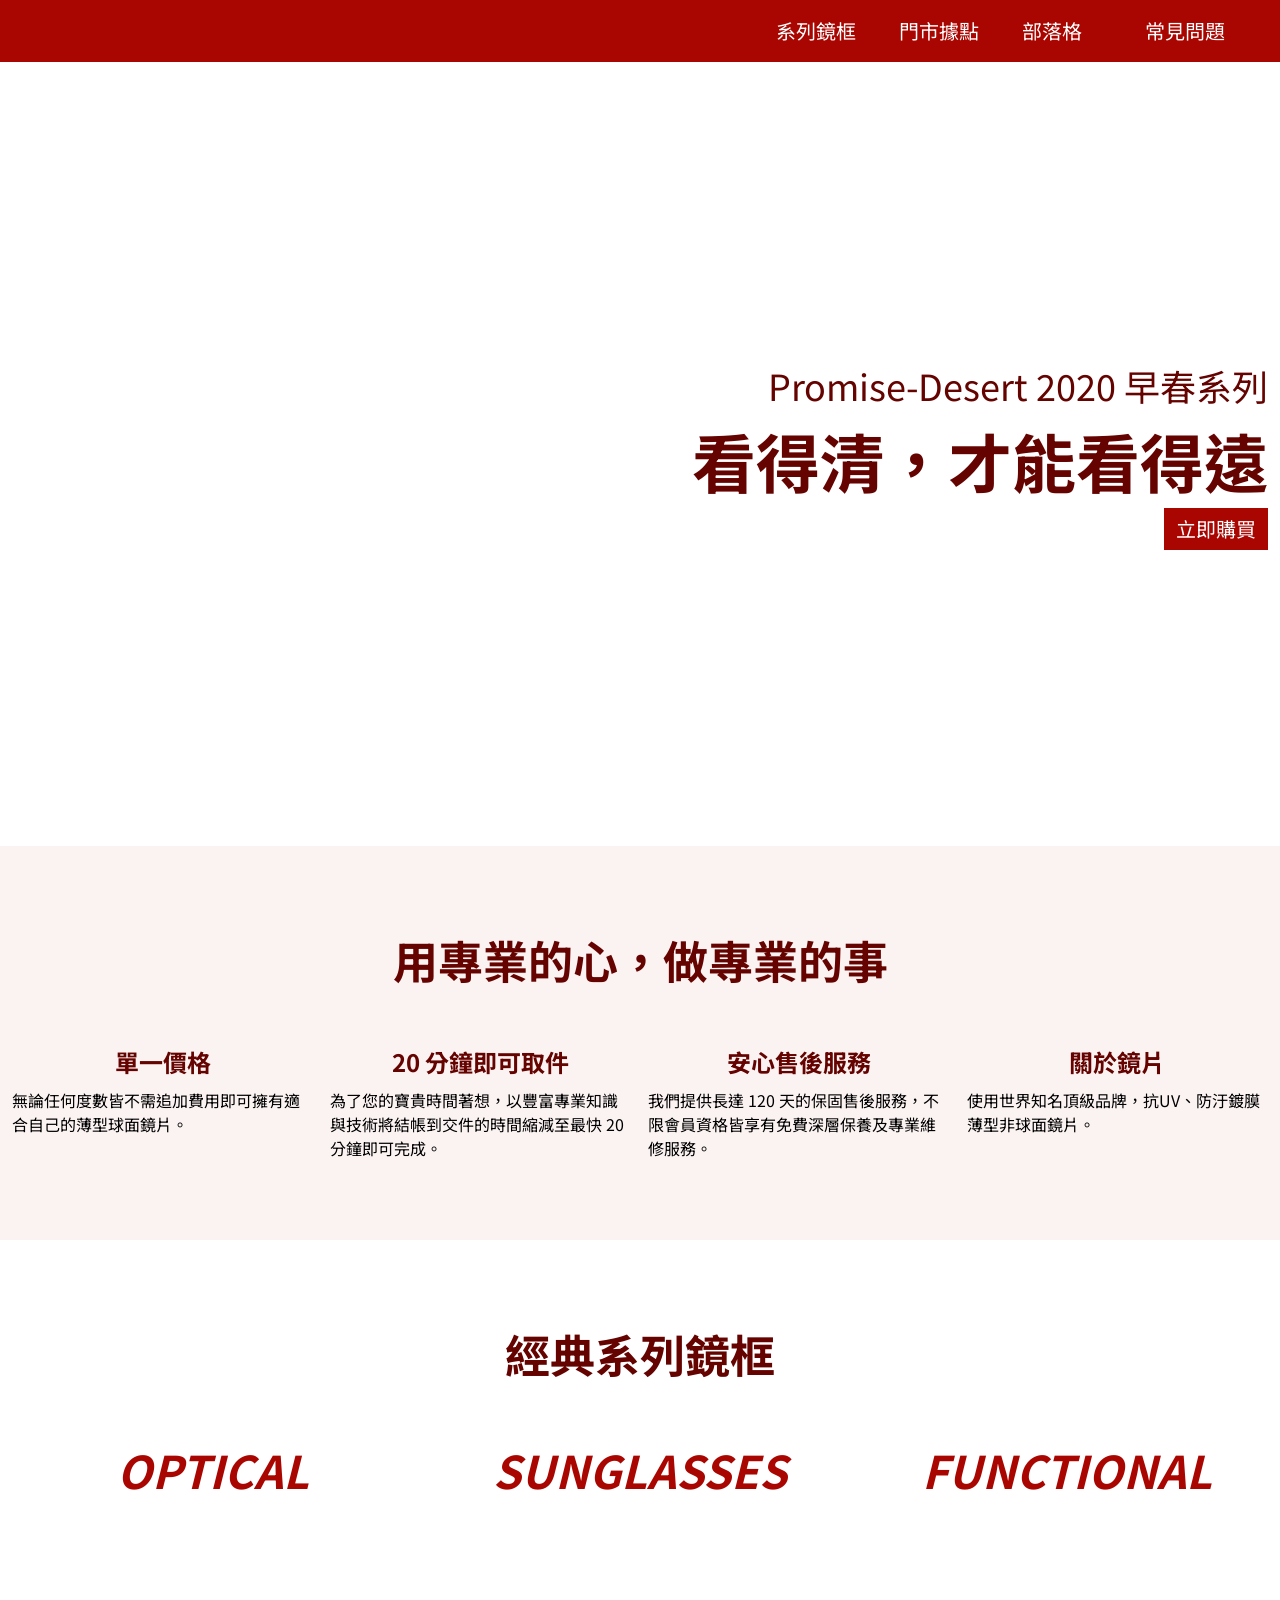
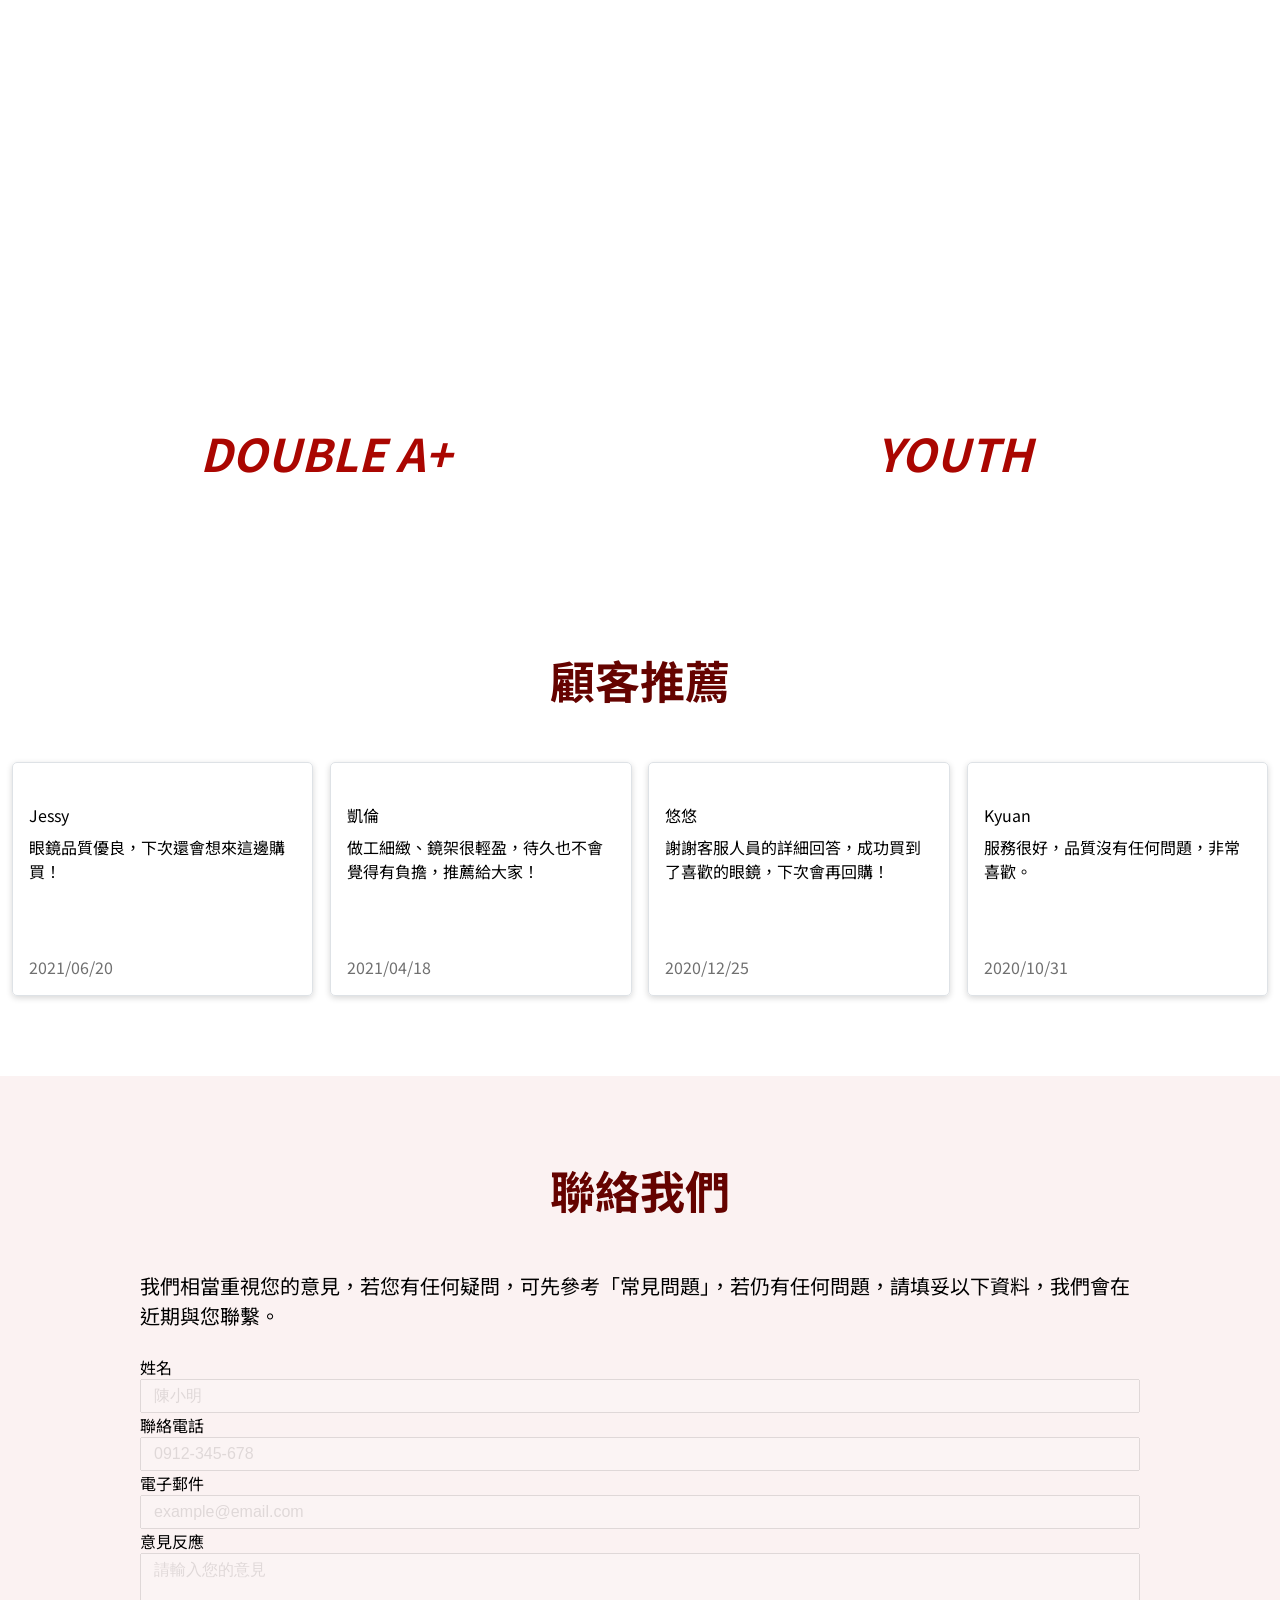
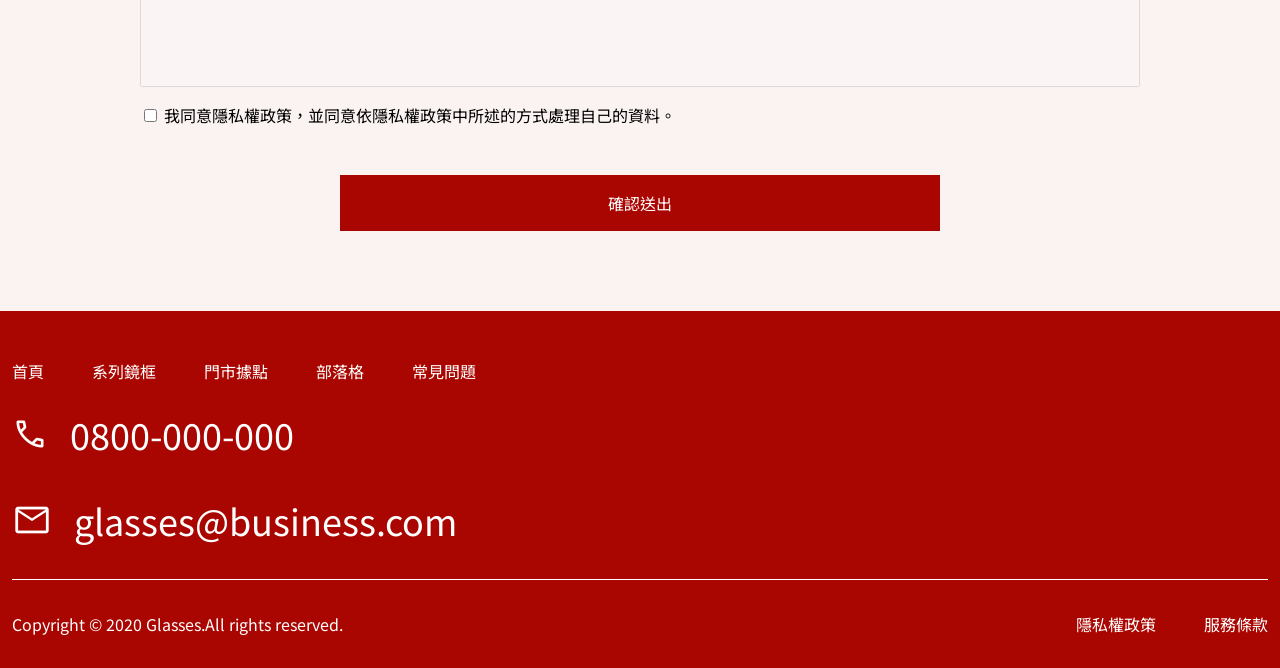
==== index.html @ 430f2a60 "update" ====
<!DOCTYPE html>
<html lang="en">
<head>
    <meta charset="UTF-8">
    <meta name="viewport" content="width=device-width, initial-scale=1.0">
    <title>GlassesOfficialWebsite</title>
    <link rel="preconnect" href="https://fonts.googleapis.com">
    <link rel="preconnect" href="https://fonts.gstatic.com" crossorigin>
    <link href="https://fonts.googleapis.com/css2?family=Noto+Sans+TC&family=Roboto&display=swap" rel="stylesheet">
    <link rel="stylesheet" href="https://fonts.googleapis.com/css2?family=Material+Symbols+Outlined:opsz,wght,FILL,GRAD@48,400,0,0" />
    <link rel="stylesheet" href="reset.css">
    <link rel="stylesheet" href="style.css">
</head>
<body>
    <div class="bg-red">
        <div class="container df jcsb ptb16 plr12 fdc">
            <img class="mw80" src="https://github.com/hexschool/2022-web-layout-training/blob/main/week3-4/logo-white.png?raw=true" alt="">
            <ul class="df fw aic jcsb w492">
                <li class="liw0 w-boreder"><a href="#" class="btn fz20 white">系列鏡框</a></li>
                <li class="liw0 w-boreder"><a href="#" class="btn fz20 white">門市據點</a></li>
                <li class="liw0 w-boreder"><a href="#" class="btn fz20 white">部落格</a></li>
                <li class="liw0 w-boreder"><a href="#" class="btn fz20 white">常見問題</a></li>
            </ul>
        </div>
    </div>

     <div class="bg-img">
        <div class="container ptb296 tar plr12">
            <h3 class="darkred">Promise-Desert 2020 早春系列</h3>
            <h1 class="darkred">看得清，才能看得遠</h1>
            <div class="w104 bg-red tac p-btn mla">
                <a href="#" class="btn white fz20">立即購買</a>
            </div>
        </div>
    </div>

    <div class="bg-pink">
        <div class="container tac ptb80 plr12">
            <h2 class="darkred mb24">用專業的心，做專業的事</h2>
            <ul class="df jcsb fw ">
                <li class="liw1 push">
                    <img class="mw84 mb24" src="https://github.com/hexschool/2022-web-layout-training/blob/main/week3-4/home-section2-1.png?raw=true" alt="">
                    <h4 class="darkred mb8">單一價格</h4>
                    <p class="tal">無論任何度數皆不需追加費用即可擁有適合自己的薄型球面鏡片。</p>
                </li>
                <li class="liw1 push">
                    <img class="mw84 mb24" src="https://github.com/hexschool/2022-web-layout-training/blob/main/week3-4/home-section2-2.png?raw=true" alt="">
                    <h4 class="darkred mb8">20 分鐘即可取件</h4>
                    <p class="tal">為了您的寶貴時間著想，以豐富專業知識與技術將結帳到交件的時間縮減至最快 20 分鐘即可完成。</p>
                </li>
                <li class="liw1">
                    <img class="mw84 mb24" src="https://github.com/hexschool/2022-web-layout-training/blob/main/week3-4/home-section2-3.png?raw=true" alt="">
                    <h4 class="darkred mb8">安心售後服務</h4>
                    <p class="tal">我們提供長達 120 天的保固售後服務，不限會員資格皆享有免費深層保養及專業維修服務。</p>
                </li>
                <li class="liw1">
                    <img class="mw84 mb24" src="https://github.com/hexschool/2022-web-layout-training/blob/main/week3-4/home-sectioin2-4.png?raw=true" alt="">
                    <h4 class="darkred mb8">關於鏡片</h4>
                    <p class="tal">使用世界知名頂級品牌，抗UV、防汙鍍膜薄型非球面鏡片。</p>
                </li>
            </ul>
        </div>
    </div>

    <div class="introduction pt80 tac plr12">
        <h2 class="category  darkred mb24">經典系列鏡框</h2>
        <ul class="df jcsb pb80 fsi fw">
            <li class="liw2 push">
                <a href="#" class="btn tac">
                    <img class="mb8" src="https://github.com/hexschool/2022-web-layout-training/blob/main/week3-4/home-section3-1.png?raw=true" alt="">
                    <h2 class="red enlarge">OPTICAL</h2>
                </a>
            </li>
            <li class="liw2 push">
                <a href="#" class="btn tac">
                    <img class="mb8" src="https://github.com/hexschool/2022-web-layout-training/blob/main/week3-4/home-section3-2.png?raw=true" alt="">
                    <h2 class="red enlarge">SUNGLASSES</h2>
                </a>
            </li>
            <li class="liw2">
                <a href="#" class="btn tac">
                    <img class="mb8" src="https://github.com/hexschool/2022-web-layout-training/blob/main/week3-4/home-section3-3.png?raw=true" alt="">
                    <h2 class="red enlarge">FUNCTIONAL</h2>
                </a>
            </li>
        </ul>
    </div>

   <div class="style">
        <div class="stylew plr12">
            <h2 class="white pt80 pb48 tac">聯名設計鏡框</h2>
            <ul class="df fw jcc pb80 fsi">
                <li class="liw3 push">
                    <!-- <img src="https://github.com/hexschool/2022-web-layout-training/blob/main/week3-4/home-section4-1.png?raw=true" alt=""> -->
                    <h1 class="img1">
                        <a href="#"></a>
                    </h1>
                    <h2 class="bg-white red tac enlarge">DOUBLE A+</h2>
                </li>
                <li class="liw3">
                    <!-- <img src="https://github.com/hexschool/2022-web-layout-training/blob/main/week3-4/home-section4-2.png?raw=true" alt=""> -->
                    <h1 class="img2">
                        <a href="#"></a>
                    </h1>
                    <h2 class="bg-white red tac enlarge">YOUTH</h2>
                </li>
            </ul>
        </div>
    </div>

    <div class="stylew">
        <h2 class="darkred tac pt80 pb48">顧客推薦</h2>
        <ul class="df fw container pb80 plr12 jcsb">
            <li class="liw1 border push">
                <img src="https://github.com/hexschool/2022-web-layout-training/blob/main/week3-4/home-section5-1.png?raw=true" alt="">
                <ul class="p16">
                    <li class="mb8">Jessy</li>
                    <li class="mb72">眼鏡品質優良，下次還會想來這邊購買！</li>
                    <li class="fz14 gray">2021/06/20</li>
                </ul>
            </li>
            <li class="liw1 border push">
                <img src="https://github.com/hexschool/2022-web-layout-training/blob/main/week3-4/home-section5-2.png?raw=true" alt="">
                <ul class="p16">
                    <li class="mb8">凱倫</li>
                    <li class="mb72">做工細緻、鏡架很輕盈，待久也不會覺得有負擔，推薦給大家！</li>
                    <li class="fz14 gray">2021/04/18</li>
                </ul>
            </li>
            <li class="liw1 border">
                <img src="https://github.com/hexschool/2022-web-layout-training/blob/main/week3-4/home-section5-3.png?raw=true" alt="">
                <ul class="p16">
                    <li class="mb8">悠悠</li>
                    <li class="mb72">謝謝客服人員的詳細回答，成功買到了喜歡的眼鏡，下次會再回購！</li>
                    <li class="fz14 gray">2020/12/25</li>
                </ul>
            </li>
            <li class="liw1 border">
                <img src="https://github.com/hexschool/2022-web-layout-training/blob/main/week3-4/home-section5-4.png?raw=true" alt="">
                <ul class="p16">
                    <li class="mb8">Kyuan</li>
                    <li class="mb72">服務很好，品質沒有任何問題，非常喜歡。</li>
                    <li class="fz14 gray">2020/10/31</li>
                </ul>
            </li>
        </ul>
    </div>

    <div class="bg-pink pb80">
        <div class="w-80 pt80 m0atuo plr12">
            <h2 class="darkred tac pb48">聯絡我們</h2>
            <p class="fz20 mb24">我們相當重視您的意見，若您有任何疑問，可先參考「常見問題」，若仍有任何問題，請填妥以下資料，我們會在近期與您聯繫。</p>
            <ul>
                <li>
                    <p>姓名</p>
                    <input class="w-100 p-btn fz16 opacity" placeholder="陳小明">
                </li>
                <li>
                    <p>聯絡電話</p>
                    <input class="w-100 p-btn fz16 opacity" placeholder="0912-345-678">
                </li>
                <li>
                    <p>電子郵件</p>
                    <input class="w-100 p-btn fz16 opacity" placeholder="example@email.com">
                </li>
                <li>
                    <p>意見反應</p>
                    <input class="w-100 opinion fz16 opacity" placeholder="請輸入您的意見">
                </li>
                <li class="agree">
                    <input type="checkbox" value="1" name="agree"> 我同意隱私權政策，並同意依隱私權政策中所述的方式處理自己的資料。
                </li>
            </ul>
            <div class="w-60 m0atuo bg-red btn-enlarge">
                <a href="#" class="btn white tac ptb16 db">確認送出</a>
            </div>
        </div>
    </div>

    <div class="bg-red">
        <div class="container footer plr12">
            <div class="row">
                <div class="df jcsb mb24 fdc aic">
                    <ul class="df aic w-80 fz0">
                        <li><a href="#" class="white btn mr48">首頁</a></li>
                        <li><a href="#" class="white btn mr48">系列鏡框</a></li>
                        <li><a href="#" class="white btn mr48">門市據點</a></li>
                        <li><a href="#" class="white btn mr48">部落格</a></li>
                        <li><a href="#" class="white btn">常見問題</a></li>
                    </ul>
                    <ul class="df aic">
                        <li><a href="#"><img class="mw48 mr32" src="https://github.com/hexschool/2022-web-layout-training/blob/main/week3-4/ic-social-fb.png?raw=true" alt=""></a></li>
                        <li><a href="#"><img class="mw48 mr32" src="https://github.com/hexschool/2022-web-layout-training/blob/main/week3-4/ic_social_ig.png?raw=true" alt=""></a></li>
                        <li><a href="#"><img class="mw48" src="https://github.com/hexschool/2022-web-layout-training/blob/main/week3-4/ic_social_line.png?raw=true" alt=""></a></li>
                    </ul>
                </div>
                <!-- <ul class="mb32"> -->
                <a href="0800-000-00" class="btn mb8 mb32 df aic">
                        <!-- <li class="df aic"> -->
                        <span class="fz36 white mr22 material-symbols-outlined">call</span>
                        <h3 class="white vmn">0800-000-000</h3>
                        <!-- </li> -->
                </a>
            </div>
            <a href="glasses@business.com" class="btn df aic">
                    <!-- <li class="df aic"> -->
                    <span class="fz40 white mr22 material-symbols-outlined">mail</span>
                    <h3 class="white vmn">glasses@business.com</h3>
                    <!-- </li> -->
            </a>
            <!-- </ul> -->
            <div class="df jcsb fz14 mt32 t-border fdc">
                <p class="white mt32">Copyright © 2020 Glasses.All rights reserved.</p>
                <div class="df mt32 fdc">
                    <a href="#" class="btn mr48 white">隱私權政策</a>
                    <a href="#" class="btn white">服務條款</a>
                </div>
            </div>
        </div>
    </div> 
</body>
</html>
---- style.css ----
*,*:before,*:after{
    box-sizing: border-box;
}
body{
    font-family: 'Noto Sans TC', 'Roboto';
    line-height: 1.5;
}
img{
    vertical-align: middle;
    max-width: 100%;
    height: auto;
}
h1{
    font-size: 64px;
    font-weight: bold;
}
h2{
    font-size: 5vmin;
    font-weight: bolder;
}
h3{
    font-size: 36px;
}
h4{
    font-weight: bold;
    font-size: 24px;
}
.fsi{
    font-style: italic;
}
.white{
    color: #fff;
}
.pink{
    color: #fbf2f2;
}
.red{
    color: #aa0601;
}
.darkred{
    color: #650300;
}
.gray{
    color: #707070;
}
.bg-white{
    background: #ffffff;
}
.bg-red{
    background: #aa0601;
}
.bg-pink{
    background: #fbf2f2;
}
.df{
    display: flex;
}
.db{
    display: block;
}
.fw{
    flex-wrap: wrap;
}
.jce{
    justify-content: end;
}
.jcc{
    justify-content: center;
}
.jcsb{
    justify-content: space-between;
}
.aic{
    align-items: center;
}
.tac{
    text-align: center;
}
.tar{
    text-align: right;
}
.tal{
    text-align: left;
}
.btn{
    text-decoration: none;
}
.fwb{
    font-weight: bold;
}
.plr12{
    padding-left: 12px;
    padding-right: 12px;
}

/*header*/
.container{
    max-width: 1296px;
    margin: 0 auto;
}
.mw80{
    max-width: 80px;
}
.w492{
    width: 492px;
}
.fz20{
    font-size: 20px;
}
.ptb16{
    padding-top: 16px;
    padding-bottom: 16px;
}
.liw0{
    width: 25%;
}

/*banner*/
.bg-img{
    background-image: url(https://github.com/hexschool/2022-web-layout-training/blob/main/week3-4/home-header.png?raw=true);
    background-size:cover;
}
.ptb296{
    padding-top: 296px;
    padding-bottom: 296px;
}
.w104{
    width: 104px;
}
.mla{
    margin-left: auto;
}
.p-btn{
    padding: 6px 12px;
}

/*introduction*/
.mw84{
    max-width: 84px;
}
.liw1{
    width: 24%;
}
.mr24{
    margin-right: 24px;
}
.mb8{
    margin-bottom: 8px;
}
.mb24{
    margin-bottom: 24px;
}
.ptb80{
    padding-top: 80px;
    padding-bottom: 80px;
}
.introduction{
    max-width: 1296px;
    margin: 0 auto;
}

/*category*/
.w-60{
    width: 60%;
}
.pt80{
    padding-top: 80px;
}
.pb80{
    padding-bottom: 80px;
}

/*style*/
.style{
    background-image: url(https://github.com/hexschool/2022-web-layout-training/blob/main/week3-4/index-bg.png?raw=true);
    background-size:cover;
}
.pb48{
    padding-bottom: 48px;
}
.stylew{
    max-width: 1296px;
    margin: 0 auto;
}
.liw3{
    width: 50%;
}
.img1 a{
    display:block;
    width: 100%;
    height: 240px;
    background: url(https://github.com/hexschool/2022-web-layout-training/blob/main/week3-4/home-section4-1.png?raw=true);
    background-size:cover;
}
.img2 a{
    display:block;
    width: 100%;
    height: 240px;
    background: url(https://github.com/hexschool/2022-web-layout-training/blob/main/week3-4/home-section4-2.png?raw=true);
    background-size:cover;
}

/*recommend*/
.fz14{
    font-family: 14px;
}
.mb72{
    margin-bottom: 72px;
}
.p16{
    padding: 16px;
}
.border{
    border: 1px solid #DEE2E6;
    box-shadow: 0px 2px 6px #00000029;
    border-radius: 5px;
}

/*contact*/
.w-80{
    width: 80%;
}
.w-100{
    width: 100%;
}
.liw2{
    width: 32%;
}
.m0atuo{
    margin: 0 auto;
}
.opacity{
    opacity: 0.2;
}
.fz16{
    font-size: 16px;
}
.opinion{
    padding-top: 6px;
    padding-left: 12px;
    padding-right: 12px;
    padding-bottom: 106px;
}
.agree{
    padding-top: 16px;
    padding-bottom: 48px;
}

/*footer*/
.mr22{
    margin-right: 22px;
}
.mt32{
    margin-top: 32px;
}
.mr32{
    margin-right: 32px;
}
.mb32{
    margin-bottom: 32px;
}
.mr48{
    margin-right: 48px;
}
.fz36{
    font-size: 36px;
}
.fz40{
    font-size: 40px;
}
.mw48{
    max-width: 48px;
}
.t-border{
    border-top: 1px solid #ffffff;
}
.footer{
    padding-top: 48px;
    padding-bottom: 32px;
}

@media(max-width: 768px) {
    .container{
        max-width: 768px;
    }
    .bg-img{
        background-image: url(https://github.com/hexschool/2022-web-layout-training/blob/main/week3-4/home-header-sm.png?raw=true);
    }
    .liw1{
        width: 48%;
    }
    .introduction{
        max-width: 416px;
    }
    .liw2{
        width: 100%;
    }
    .style{
        background-image: url(https://github.com/hexschool/2022-web-layout-training/blob/main/week3-4/index-bg-md.png?raw=true);
    }
    .liw3{
        width: 100%;
    }
    .stylew{
        max-width: 696px;
    }
    .mr32{
        margin-right: 16px;
    }
    .mr48{
        margin-right: 16px;
    }
    .push{
        margin-bottom: 24px;
    }
    h2{
        font-size: 48px;
    }
    h3{
        font-size: 5vmin;
    }
    
}
@media(max-width: 375px) {
    .container{
        max-width: 375px;
    }
    h1{
        font-size: 24px;
    }
    h2{
        font-size: 24px;
    }
    h3, .fz14{
        font-size: 5vmin;
    }
    .w492{
        margin-top: 16px;
        width: 100%;
        text-align: center;
    }
    .fdc{
        flex-direction: column;
    }
    .wrap{
        flex-wrap: wrap;
    }
    .w-boreder{
        border: 1px solid #ffffff;
    }
    .liw0{
        width: 50%;
    }
    .liw1{
        width: 100%;
    }
    .introduction{
        max-width: 348px;
        margin: 0 auto;
    }
    .style{
        background-image: url(https://github.com/hexschool/2022-web-layout-training/blob/main/week3-4/index-bg-sm.png?raw=true);
    }
    .img1 a{
        background: url(https://github.com/hexschool/2022-web-layout-training/blob/main/week3-4/home-section4-1-sm.png?raw=true);
    }
    .img2 a{
        background: url(https://github.com/hexschool/2022-web-layout-training/blob/main/week3-4/home-section4-2-sm.png?raw=true);
    }
    .mr32{
        margin-right: 8px;
    }
    .enlarge{
        font-size: 10vmin;
    }
    .w-60{
        width: 100%;
    }
    .mw48{
        max-width: 24px;
    }
    .fz0{
        font-size: 0px;
    }
    .row{
        display: flex;
        flex-direction: row-reverse;
        justify-content: space-between;
    }
    .mb32{
        margin-bottom: 0px;
    }
    .mb24{
        margin-bottom: 8px;
    }
}
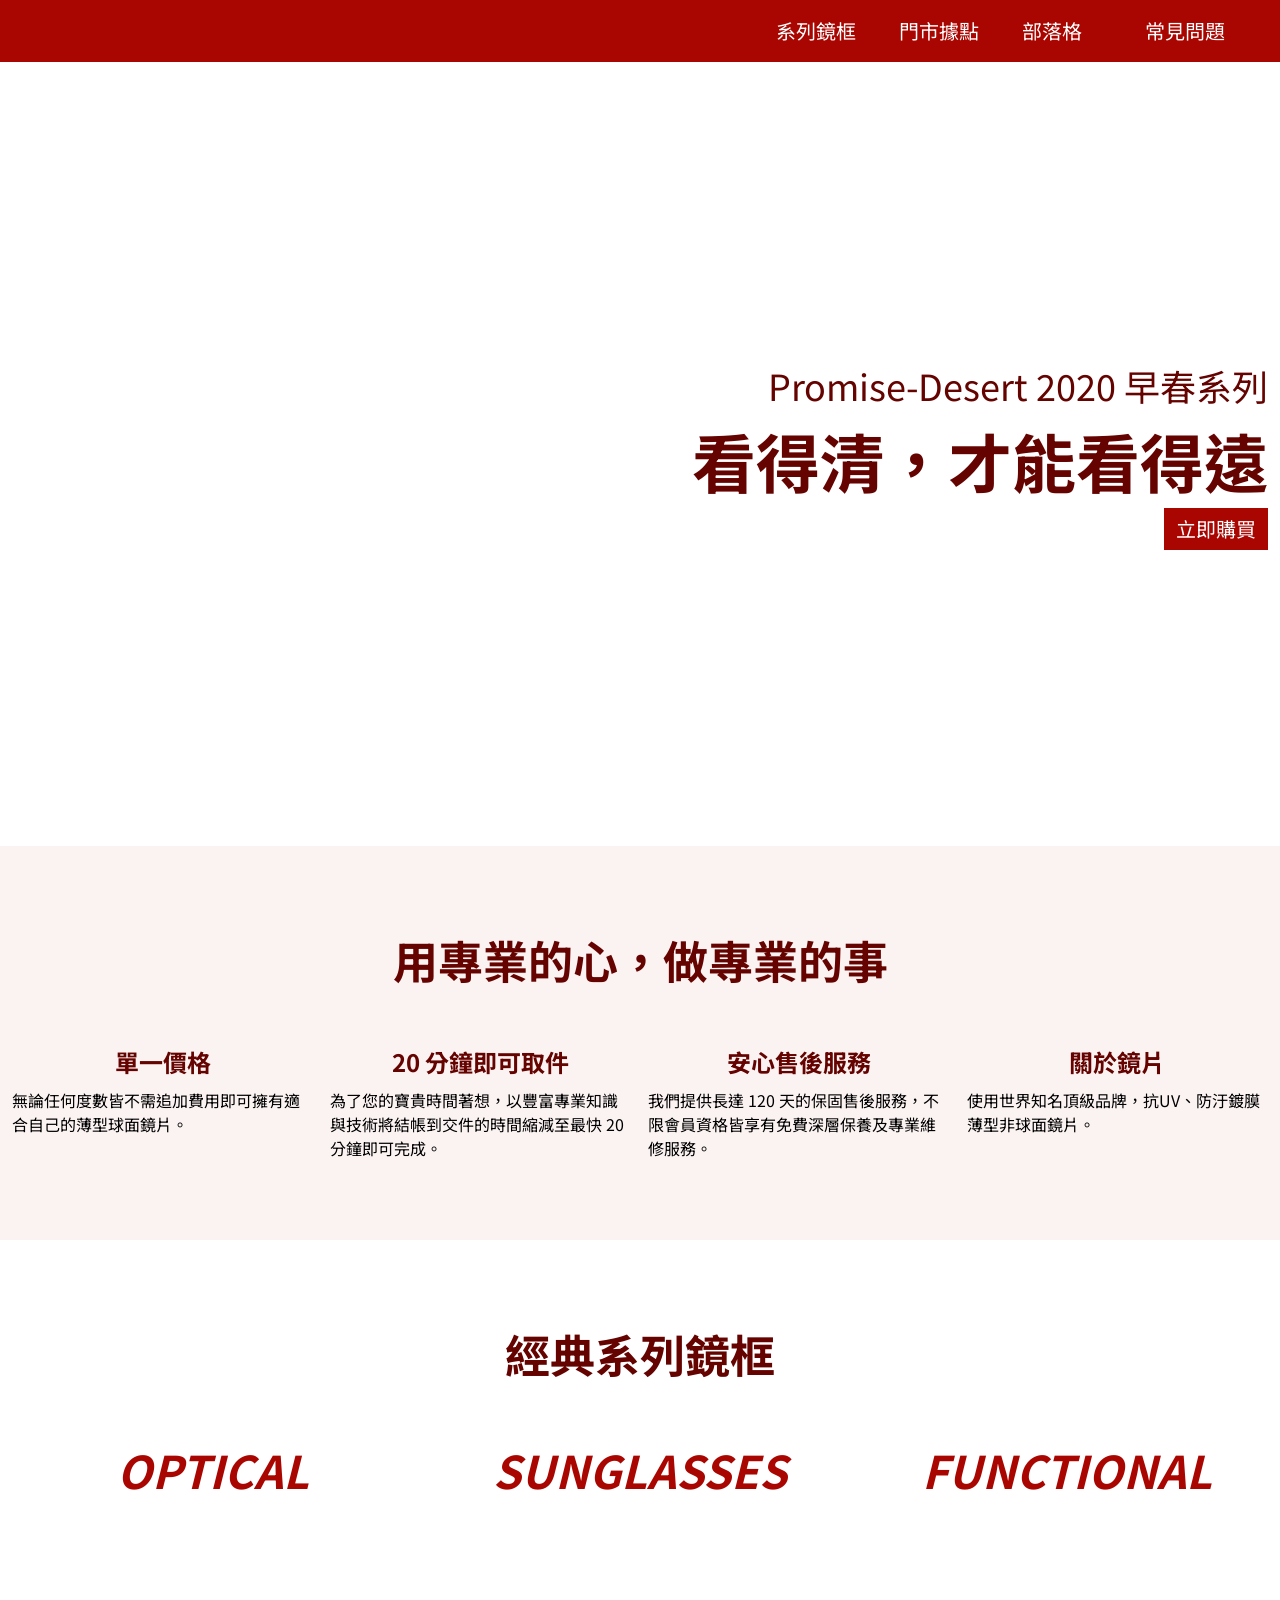
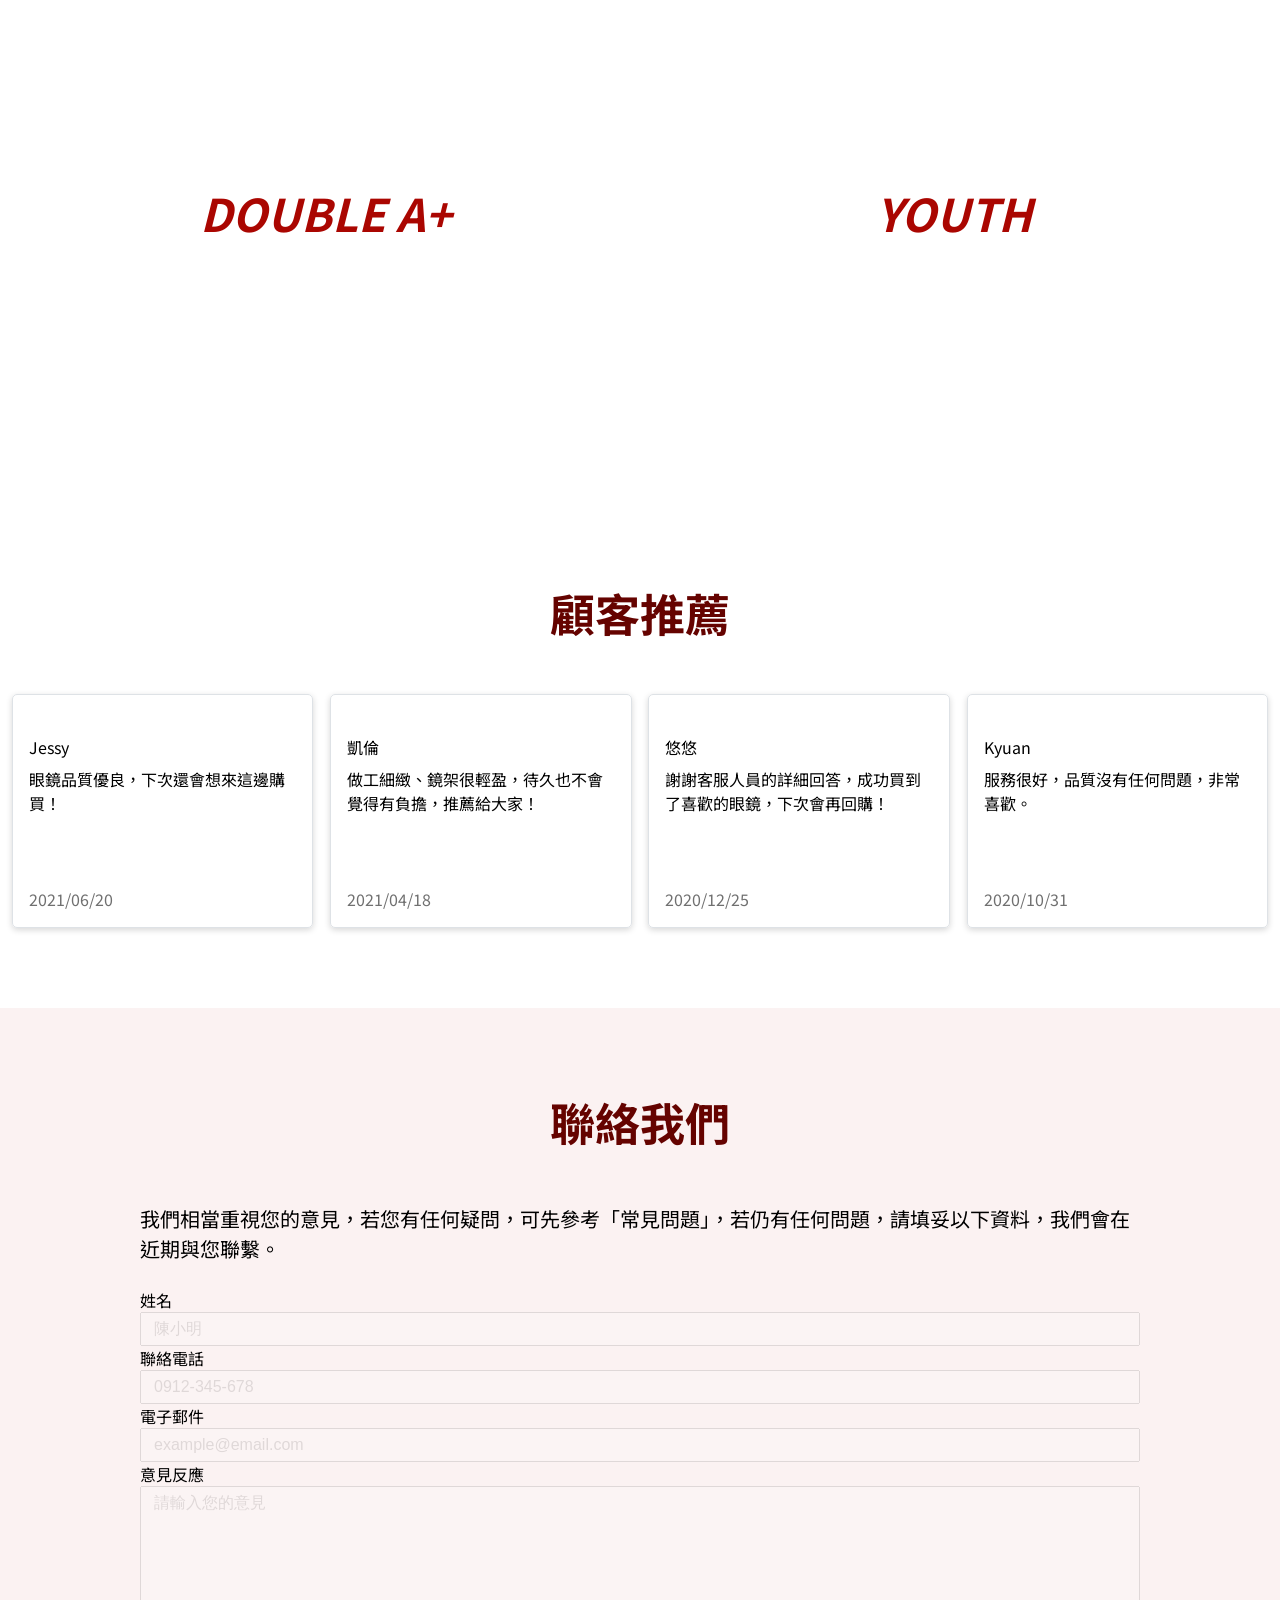
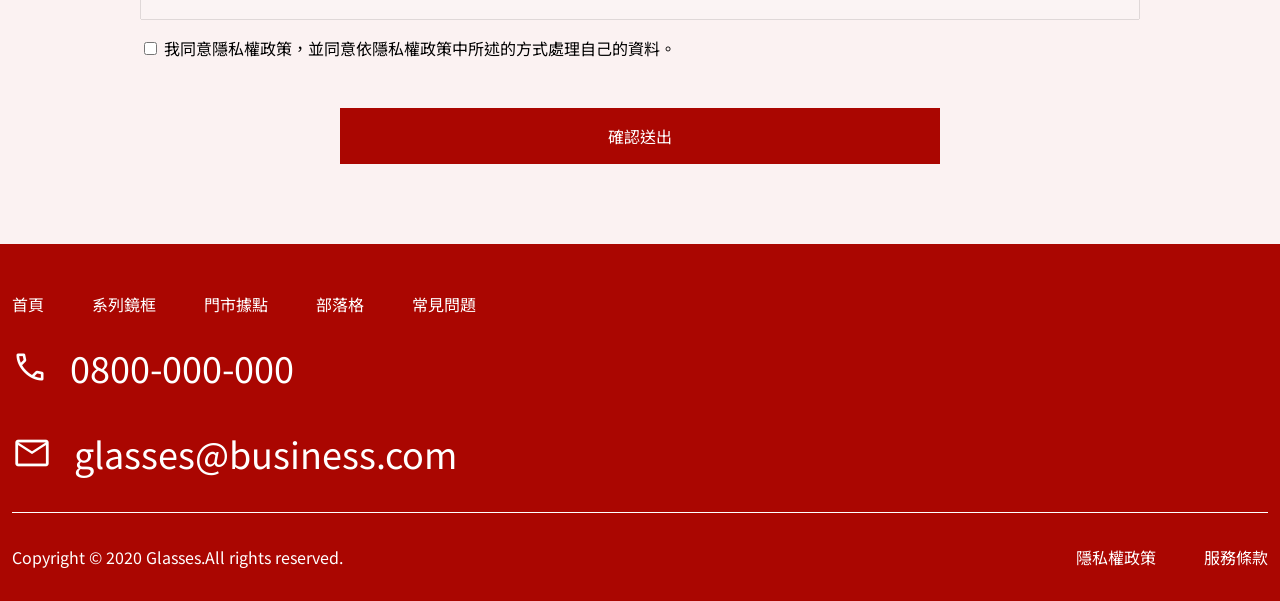
==== commit f8c0758d: "update" ====
--- a/index.html
+++ b/index.html
@@ -90,18 +90,14 @@
         <div class="stylew plr12">
             <h2 class="white pt80 pb48 tac">聯名設計鏡框</h2>
             <ul class="df fw jcc pb80 fsi">
-                <li class="liw3 push">
+                <li class="liw3 push img1">
                     <!-- <img src="https://github.com/hexschool/2022-web-layout-training/blob/main/week3-4/home-section4-1.png?raw=true" alt=""> -->
-                    <h1 class="img1">
-                        <a href="#"></a>
-                    </h1>
+                    <a href="#"></a>
                     <h2 class="bg-white red tac enlarge">DOUBLE A+</h2>
                 </li>
-                <li class="liw3">
+                <li class="liw3 img2">
                     <!-- <img src="https://github.com/hexschool/2022-web-layout-training/blob/main/week3-4/home-section4-2.png?raw=true" alt=""> -->
-                    <h1 class="img2">
-                        <a href="#"></a>
-                    </h1>
+                    <a href="#"></a>
                     <h2 class="bg-white red tac enlarge">YOUTH</h2>
                 </li>
             </ul>
--- a/style.css
+++ b/style.css
@@ -185,18 +185,16 @@
 .liw3{
     width: 50%;
 }
-.img1 a{
-    display:block;
-    width: 100%;
+.img1{
+    width: 50%;
     height: 240px;
-    background: url(https://github.com/hexschool/2022-web-layout-training/blob/main/week3-4/home-section4-1.png?raw=true);
+    background-image: url(https://github.com/hexschool/2022-web-layout-training/blob/main/week3-4/home-section4-1.png?raw=true);
     background-size:cover;
 }
-.img2 a{
-    display:block;
-    width: 100%;
+.img2{
+    width: 50%;
     height: 240px;
-    background: url(https://github.com/hexschool/2022-web-layout-training/blob/main/week3-4/home-section4-2.png?raw=true);
+    background-image: url(https://github.com/hexschool/2022-web-layout-training/blob/main/week3-4/home-section4-2.png?raw=true);
     background-size:cover;
 }
 
@@ -361,11 +359,11 @@
     .style{
         background-image: url(https://github.com/hexschool/2022-web-layout-training/blob/main/week3-4/index-bg-sm.png?raw=true);
     }
-    .img1 a{
-        background: url(https://github.com/hexschool/2022-web-layout-training/blob/main/week3-4/home-section4-1-sm.png?raw=true);
+    .img1{
+        background-image: url(https://github.com/hexschool/2022-web-layout-training/blob/main/week3-4/home-section4-1-sm.png?raw=true);
     }
     .img2 a{
-        background: url(https://github.com/hexschool/2022-web-layout-training/blob/main/week3-4/home-section4-2-sm.png?raw=true);
+        background-image: url(https://github.com/hexschool/2022-web-layout-training/blob/main/week3-4/home-section4-2-sm.png?raw=true);
     }
     .mr32{
         margin-right: 8px;
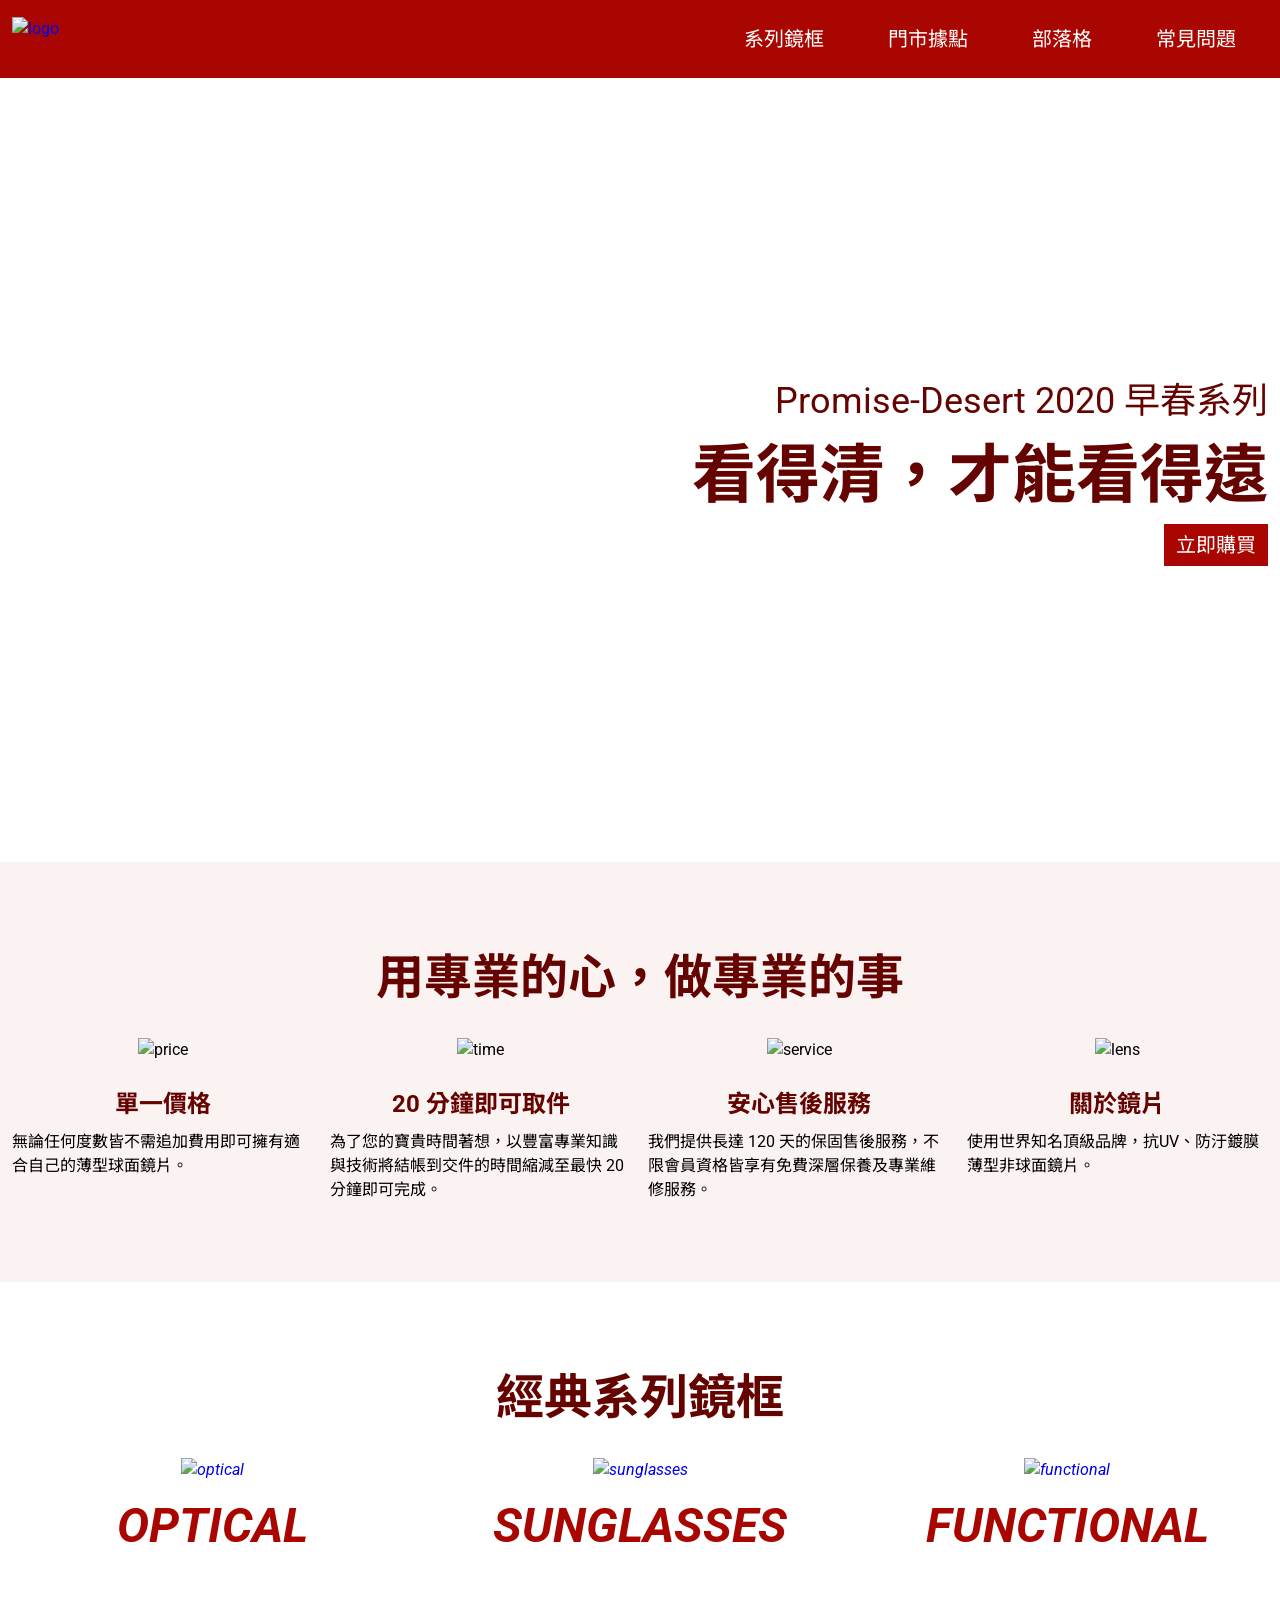
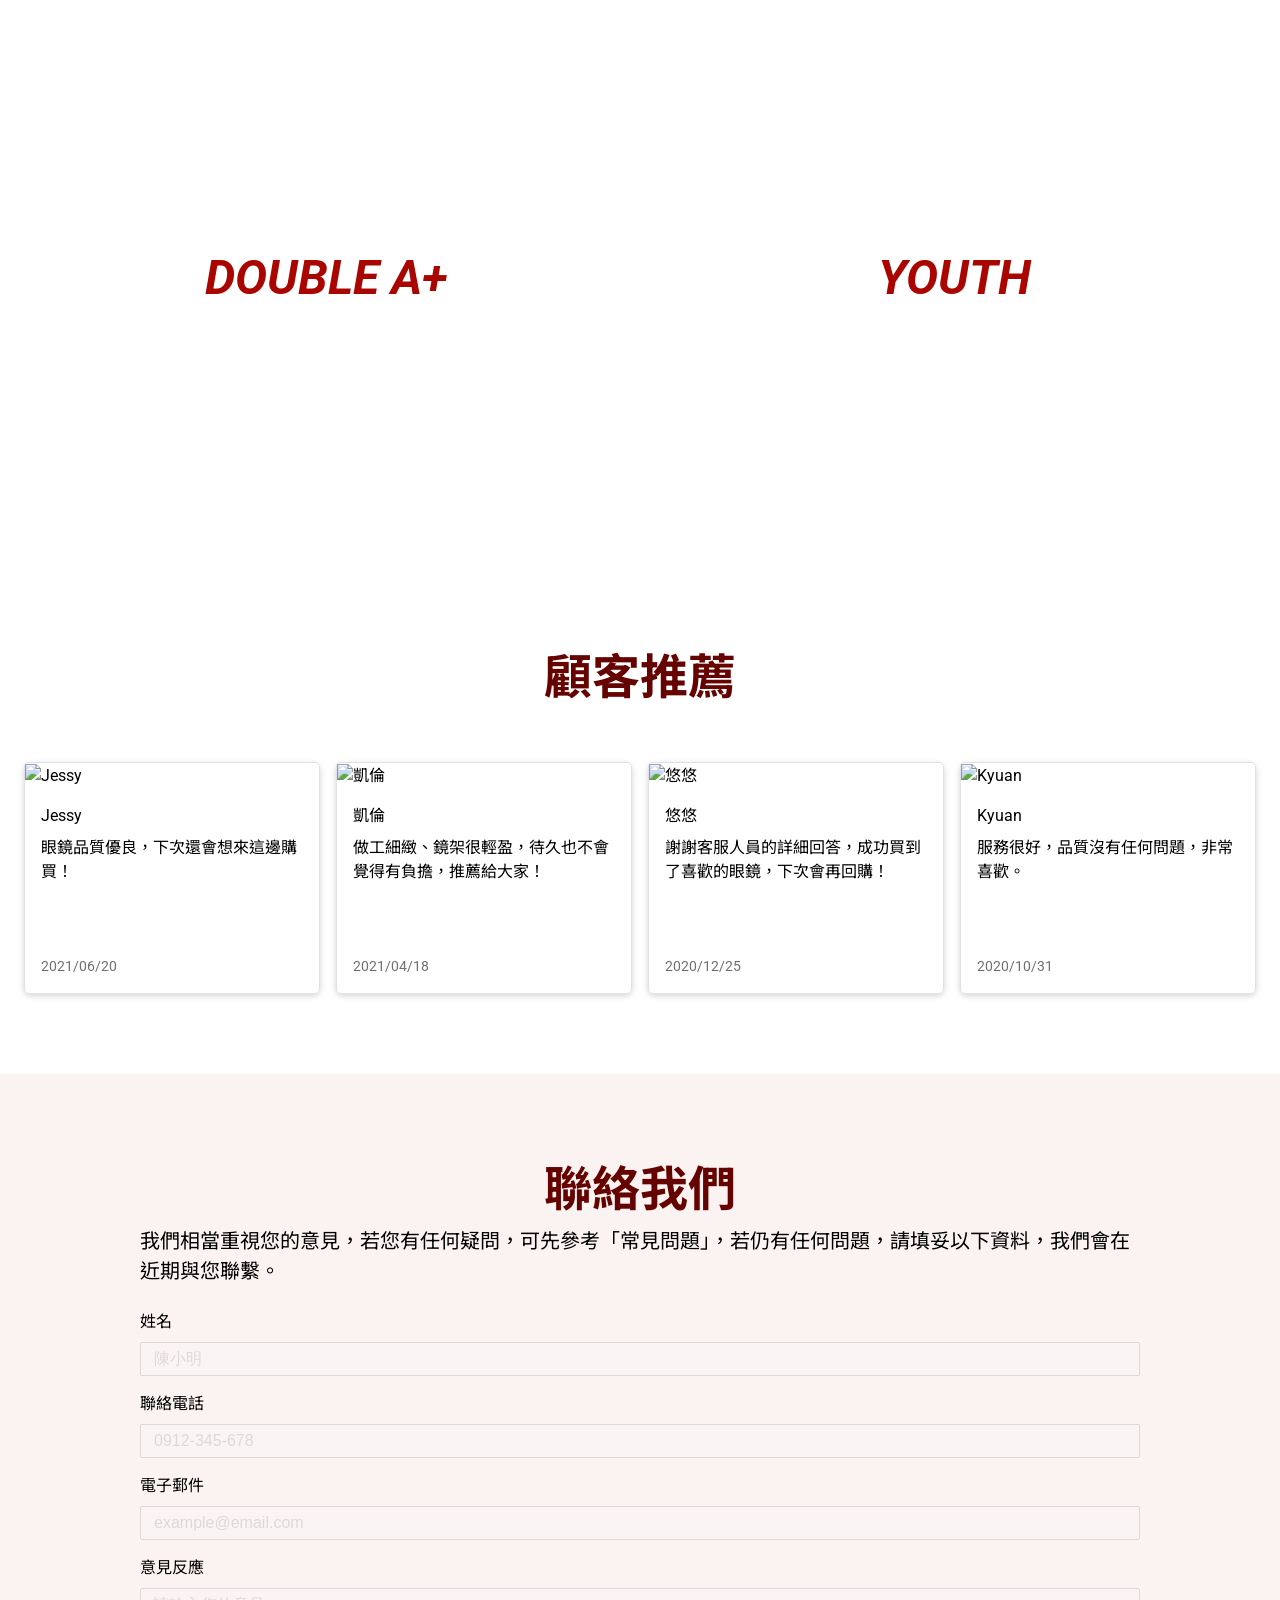
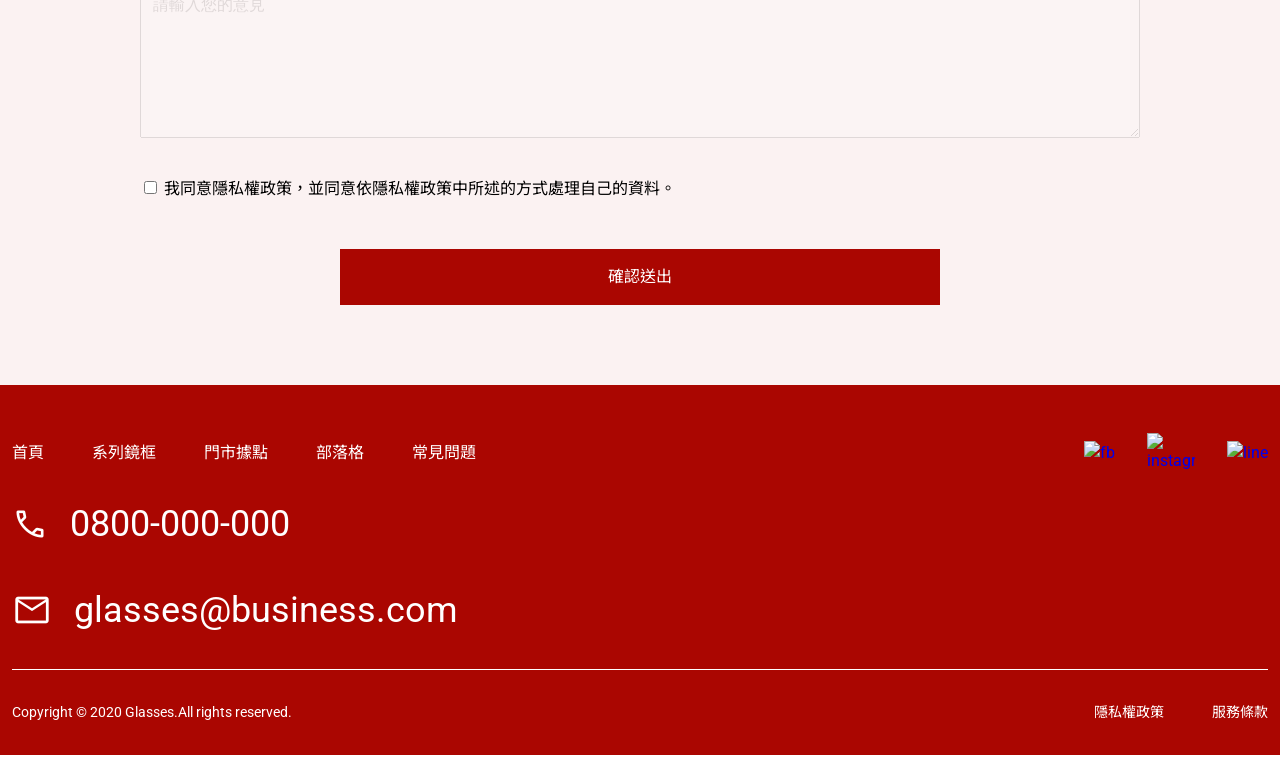
==== commit 37f252dc: "update" ====
--- a/index.html
+++ b/index.html
@@ -12,163 +12,164 @@
     <link rel="stylesheet" href="style.css">
 </head>
 <body>
-    <div class="bg-red">
-        <div class="container df jcsb ptb16 plr12 fdc">
-            <img class="mw80" src="https://github.com/hexschool/2022-web-layout-training/blob/main/week3-4/logo-white.png?raw=true" alt="">
-            <ul class="df fw aic jcsb w492">
-                <li class="liw0 w-boreder"><a href="#" class="btn fz20 white">系列鏡框</a></li>
-                <li class="liw0 w-boreder"><a href="#" class="btn fz20 white">門市據點</a></li>
-                <li class="liw0 w-boreder"><a href="#" class="btn fz20 white">部落格</a></li>
-                <li class="liw0 w-boreder"><a href="#" class="btn fz20 white">常見問題</a></li>
-            </ul>
-        </div>
-    </div>
-
-     <div class="bg-img">
-        <div class="container ptb296 tar plr12">
-            <h3 class="darkred">Promise-Desert 2020 早春系列</h3>
-            <h1 class="darkred">看得清，才能看得遠</h1>
+    <div class="bg-red navbar">
+        <div class="container navbar-wrap">
+            <a class="navbar-logo" href="#">
+                <img src="https://github.com/hexschool/2022-web-layout-training/blob/main/week3-4/logo-white.png?raw=true" alt="logo">
+            </a>
+            <ul class="navbar-nav">
+                <li class="navbar-item"><a href="#" class="navbar-link">系列鏡框</a></li>
+                <li class="navbar-item"><a href="#" class="navbar-link">門市據點</a></li>
+                <li class="navbar-item"><a href="#" class="navbar-link">部落格</a></li>
+                <li class="navbar-item"><a href="#" class="navbar-link">常見問題</a></li>
+            </ul>
+        </div>
+    </div>
+
+    <div class="bg-img">
+        <div class="container ptb296 tar">
+            <h3 class="fz36 darkred">Promise-Desert 2020 早春系列</h3>
+            <h1 class="fz64 fw-bold darkred">看得清，才能看得遠</h1>
             <div class="w104 bg-red tac p-btn mla">
-                <a href="#" class="btn white fz20">立即購買</a>
+                <a href="#" class="white fz20">立即購買</a>
             </div>
         </div>
     </div>
 
     <div class="bg-pink">
-        <div class="container tac ptb80 plr12">
-            <h2 class="darkred mb24">用專業的心，做專業的事</h2>
+        <div class="container tac ptb80">
+            <h2 class="fz48 fw-bold darkred mb24">用專業的心，做專業的事</h2>
             <ul class="df jcsb fw ">
                 <li class="liw1 push">
-                    <img class="mw84 mb24" src="https://github.com/hexschool/2022-web-layout-training/blob/main/week3-4/home-section2-1.png?raw=true" alt="">
-                    <h4 class="darkred mb8">單一價格</h4>
+                    <img class="mw84 mb24" src="https://github.com/hexschool/2022-web-layout-training/blob/main/week3-4/home-section2-1.png?raw=true" alt="price">
+                    <h4 class="fz24 fw-bold darkred mb8">單一價格</h4>
                     <p class="tal">無論任何度數皆不需追加費用即可擁有適合自己的薄型球面鏡片。</p>
                 </li>
                 <li class="liw1 push">
-                    <img class="mw84 mb24" src="https://github.com/hexschool/2022-web-layout-training/blob/main/week3-4/home-section2-2.png?raw=true" alt="">
-                    <h4 class="darkred mb8">20 分鐘即可取件</h4>
+                    <img class="mw84 mb24" src="https://github.com/hexschool/2022-web-layout-training/blob/main/week3-4/home-section2-2.png?raw=true" alt="time">
+                    <h4 class="fz24 fw-bold darkred mb8">20 分鐘即可取件</h4>
                     <p class="tal">為了您的寶貴時間著想，以豐富專業知識與技術將結帳到交件的時間縮減至最快 20 分鐘即可完成。</p>
                 </li>
                 <li class="liw1">
-                    <img class="mw84 mb24" src="https://github.com/hexschool/2022-web-layout-training/blob/main/week3-4/home-section2-3.png?raw=true" alt="">
-                    <h4 class="darkred mb8">安心售後服務</h4>
+                    <img class="mw84 mb24" src="https://github.com/hexschool/2022-web-layout-training/blob/main/week3-4/home-section2-3.png?raw=true" alt="service">
+                    <h4 class="fz24 fw-bold darkred mb8">安心售後服務</h4>
                     <p class="tal">我們提供長達 120 天的保固售後服務，不限會員資格皆享有免費深層保養及專業維修服務。</p>
                 </li>
                 <li class="liw1">
-                    <img class="mw84 mb24" src="https://github.com/hexschool/2022-web-layout-training/blob/main/week3-4/home-sectioin2-4.png?raw=true" alt="">
-                    <h4 class="darkred mb8">關於鏡片</h4>
+                    <img class="mw84 mb24" src="https://github.com/hexschool/2022-web-layout-training/blob/main/week3-4/home-sectioin2-4.png?raw=true" alt="lens">
+                    <h4 class="fz24 fw-bold darkred mb8">關於鏡片</h4>
                     <p class="tal">使用世界知名頂級品牌，抗UV、防汙鍍膜薄型非球面鏡片。</p>
                 </li>
             </ul>
         </div>
     </div>
 
-    <div class="introduction pt80 tac plr12">
-        <h2 class="category  darkred mb24">經典系列鏡框</h2>
-        <ul class="df jcsb pb80 fsi fw">
+    <div class="introduction pt80 tac">
+        <h2 class="fz48 fw-bold category  darkred mb24">經典系列鏡框</h2>
+        <ul class="df jcsb pb80 fs-italic fw">
             <li class="liw2 push">
-                <a href="#" class="btn tac">
-                    <img class="mb8" src="https://github.com/hexschool/2022-web-layout-training/blob/main/week3-4/home-section3-1.png?raw=true" alt="">
-                    <h2 class="red enlarge">OPTICAL</h2>
+                <a href="#" class="tac">
+                    <img class="mb8" src="https://github.com/hexschool/2022-web-layout-training/blob/main/week3-4/home-section3-1.png?raw=true" alt="optical">
+                    <h3 class="fz48-1 fw-bold red">OPTICAL</h3>
                 </a>
             </li>
             <li class="liw2 push">
-                <a href="#" class="btn tac">
-                    <img class="mb8" src="https://github.com/hexschool/2022-web-layout-training/blob/main/week3-4/home-section3-2.png?raw=true" alt="">
-                    <h2 class="red enlarge">SUNGLASSES</h2>
+                <a href="#" class="tac">
+                    <img class="mb8" src="https://github.com/hexschool/2022-web-layout-training/blob/main/week3-4/home-section3-2.png?raw=true" alt="sunglasses">
+                    <h3 class="fz48-1 fw-bold red">SUNGLASSES</h3>
                 </a>
             </li>
             <li class="liw2">
-                <a href="#" class="btn tac">
-                    <img class="mb8" src="https://github.com/hexschool/2022-web-layout-training/blob/main/week3-4/home-section3-3.png?raw=true" alt="">
-                    <h2 class="red enlarge">FUNCTIONAL</h2>
+                <a href="#" class="tac">
+                    <img class="mb8" src="https://github.com/hexschool/2022-web-layout-training/blob/main/week3-4/home-section3-3.png?raw=true" alt="functional">
+                    <h3 class="fz48-1 fw-bold red">FUNCTIONAL</h3>
                 </a>
             </li>
         </ul>
     </div>
 
-   <div class="style">
-        <div class="stylew plr12">
-            <h2 class="white pt80 pb48 tac">聯名設計鏡框</h2>
-            <ul class="df fw jcc pb80 fsi">
+    <div class="style">
+        <div class="stylew">
+            <h2 class="fz48 fw-bold white pt80 pb48 tac">聯名設計鏡框</h2>
+            <ul class="df fw jcc pb80 fs-italic">
                 <li class="liw3 push img1">
-                    <!-- <img src="https://github.com/hexschool/2022-web-layout-training/blob/main/week3-4/home-section4-1.png?raw=true" alt=""> -->
                     <a href="#"></a>
-                    <h2 class="bg-white red tac enlarge">DOUBLE A+</h2>
+                    <h2 class="fz48-1 fw-bold bg-white red tac">DOUBLE A+</h2>
                 </li>
                 <li class="liw3 img2">
-                    <!-- <img src="https://github.com/hexschool/2022-web-layout-training/blob/main/week3-4/home-section4-2.png?raw=true" alt=""> -->
                     <a href="#"></a>
-                    <h2 class="bg-white red tac enlarge">YOUTH</h2>
+                    <h2 class="fz48-1 fw-bold bg-white red tac">YOUTH</h2>
                 </li>
             </ul>
         </div>
     </div>
 
     <div class="stylew">
-        <h2 class="darkred tac pt80 pb48">顧客推薦</h2>
-        <ul class="df fw container pb80 plr12 jcsb">
+        <h2 class="fz48 fw-bold darkred tac pt80 pb48">顧客推薦</h2>
+        <ul class="df fw container pb80 jcsb">
             <li class="liw1 border push">
-                <img src="https://github.com/hexschool/2022-web-layout-training/blob/main/week3-4/home-section5-1.png?raw=true" alt="">
-                <ul class="p16">
-                    <li class="mb8">Jessy</li>
-                    <li class="mb72">眼鏡品質優良，下次還會想來這邊購買！</li>
-                    <li class="fz14 gray">2021/06/20</li>
-                </ul>
+                <img src="https://github.com/hexschool/2022-web-layout-training/blob/main/week3-4/home-section5-1.png?raw=true" alt="Jessy">
+                <div class="p16">
+                    <span class="mb8 db">Jessy</span>
+                    <span class="mb72 db">眼鏡品質優良，下次還會想來這邊購買！</span>
+                    <span class="fz14 gray db">2021/06/20</span>
+                </div>
             </li>
             <li class="liw1 border push">
-                <img src="https://github.com/hexschool/2022-web-layout-training/blob/main/week3-4/home-section5-2.png?raw=true" alt="">
-                <ul class="p16">
-                    <li class="mb8">凱倫</li>
-                    <li class="mb72">做工細緻、鏡架很輕盈，待久也不會覺得有負擔，推薦給大家！</li>
-                    <li class="fz14 gray">2021/04/18</li>
-                </ul>
+                <img src="https://github.com/hexschool/2022-web-layout-training/blob/main/week3-4/home-section5-2.png?raw=true" alt="凱倫">
+                <div class="p16">
+                    <span class="mb8 db">凱倫</span>
+                    <span class="mb72 db">做工細緻、鏡架很輕盈，待久也不會覺得有負擔，推薦給大家！</span>
+                    <span class="fz14 gray db">2021/04/18</span>
+                </div>
+            </li>
+            <li class="liw1 border push2">
+                <img src="https://github.com/hexschool/2022-web-layout-training/blob/main/week3-4/home-section5-3.png?raw=true" alt="悠悠">
+                <div class="p16">
+                    <span class="mb8 db">悠悠</span>
+                    <span class="mb72 db">謝謝客服人員的詳細回答，成功買到了喜歡的眼鏡，下次會再回購！</span>
+                    <span class="fz14 gray db">2020/12/25</span>
+                </div>
             </li>
             <li class="liw1 border">
-                <img src="https://github.com/hexschool/2022-web-layout-training/blob/main/week3-4/home-section5-3.png?raw=true" alt="">
-                <ul class="p16">
-                    <li class="mb8">悠悠</li>
-                    <li class="mb72">謝謝客服人員的詳細回答，成功買到了喜歡的眼鏡，下次會再回購！</li>
-                    <li class="fz14 gray">2020/12/25</li>
-                </ul>
-            </li>
-            <li class="liw1 border">
-                <img src="https://github.com/hexschool/2022-web-layout-training/blob/main/week3-4/home-section5-4.png?raw=true" alt="">
-                <ul class="p16">
-                    <li class="mb8">Kyuan</li>
-                    <li class="mb72">服務很好，品質沒有任何問題，非常喜歡。</li>
-                    <li class="fz14 gray">2020/10/31</li>
-                </ul>
+                <img src="https://github.com/hexschool/2022-web-layout-training/blob/main/week3-4/home-section5-4.png?raw=true" alt="Kyuan">
+                <div class="p16">
+                    <span class="mb8 db">Kyuan</span>
+                    <span class="mb72 db">服務很好，品質沒有任何問題，非常喜歡。</span>
+                    <span class="fz14 gray db">2020/10/31</span>
+                </div>
             </li>
         </ul>
     </div>
 
     <div class="bg-pink pb80">
-        <div class="w-80 pt80 m0atuo plr12">
-            <h2 class="darkred tac pb48">聯絡我們</h2>
+        <div class="w-80 pt80 container">
+            <h2 class="fz48 fw-bold darkred tac pb48-1">聯絡我們</h2>
             <p class="fz20 mb24">我們相當重視您的意見，若您有任何疑問，可先參考「常見問題」，若仍有任何問題，請填妥以下資料，我們會在近期與您聯繫。</p>
             <ul>
-                <li>
-                    <p>姓名</p>
-                    <input class="w-100 p-btn fz16 opacity" placeholder="陳小明">
-                </li>
-                <li>
-                    <p>聯絡電話</p>
-                    <input class="w-100 p-btn fz16 opacity" placeholder="0912-345-678">
-                </li>
-                <li>
-                    <p>電子郵件</p>
-                    <input class="w-100 p-btn fz16 opacity" placeholder="example@email.com">
-                </li>
-                <li>
-                    <p>意見反應</p>
-                    <input class="w-100 opinion fz16 opacity" placeholder="請輸入您的意見">
+                <li class="mb16">
+                    <label for="name">姓名</label>
+                    <input class="w-100 p-btn fz16 opacity mt8" type="text" id="name" placeholder="陳小明">
+                </li>
+                <li class="mb16">
+                    <label for="phone">聯絡電話</label>
+                    <input class="w-100 p-btn fz16 opacity mt8" type="tel" id="phone" placeholder="0912-345-678">
+                </li>
+                <li class="mb16">
+                    <label for="mail">電子郵件</label>
+                    <input class="w-100 p-btn fz16 opacity mt8" type="email" id="mail" placeholder="example@email.com">
+                </li>
+                <li class="mb16">
+                    <label for="response">意見反應</label>
+                    <textarea class="w-100 opinion fz16 opacity mt8" id="response" placeholder="請輸入您的意見"></textarea>
                 </li>
                 <li class="agree">
-                    <input type="checkbox" value="1" name="agree"> 我同意隱私權政策，並同意依隱私權政策中所述的方式處理自己的資料。
+                    <input type="checkbox" value="1" name="agree">
+                    <label for="agree">我同意隱私權政策，並同意依隱私權政策中所述的方式處理自己的資料。</label>
                 </li>
             </ul>
             <div class="w-60 m0atuo bg-red btn-enlarge">
-                <a href="#" class="btn white tac ptb16 db">確認送出</a>
+                <a href="#" class="white tac ptb16 db">確認送出</a>
             </div>
         </div>
     </div>
@@ -178,41 +179,35 @@
             <div class="row">
                 <div class="df jcsb mb24 fdc aic">
                     <ul class="df aic w-80 fz0">
-                        <li><a href="#" class="white btn mr48">首頁</a></li>
-                        <li><a href="#" class="white btn mr48">系列鏡框</a></li>
-                        <li><a href="#" class="white btn mr48">門市據點</a></li>
-                        <li><a href="#" class="white btn mr48">部落格</a></li>
-                        <li><a href="#" class="white btn">常見問題</a></li>
+                        <li><a href="#" class="white mr48">首頁</a></li>
+                        <li><a href="#" class="white mr48">系列鏡框</a></li>
+                        <li><a href="#" class="white mr48">門市據點</a></li>
+                        <li><a href="#" class="white mr48">部落格</a></li>
+                        <li><a href="#" class="white ">常見問題</a></li>
                     </ul>
                     <ul class="df aic">
-                        <li><a href="#"><img class="mw48 mr32" src="https://github.com/hexschool/2022-web-layout-training/blob/main/week3-4/ic-social-fb.png?raw=true" alt=""></a></li>
-                        <li><a href="#"><img class="mw48 mr32" src="https://github.com/hexschool/2022-web-layout-training/blob/main/week3-4/ic_social_ig.png?raw=true" alt=""></a></li>
-                        <li><a href="#"><img class="mw48" src="https://github.com/hexschool/2022-web-layout-training/blob/main/week3-4/ic_social_line.png?raw=true" alt=""></a></li>
+                        <li><a href="#"><img class="mw48 mr32" src="https://github.com/hexschool/2022-web-layout-training/blob/main/week3-4/ic-social-fb.png?raw=true" alt="fb"></a></li>
+                        <li><a href="#"><img class="mw48 mr32" src="https://github.com/hexschool/2022-web-layout-training/blob/main/week3-4/ic_social_ig.png?raw=true" alt="instagram"></a></li>
+                        <li><a href="#"><img class="mw48" src="https://github.com/hexschool/2022-web-layout-training/blob/main/week3-4/ic_social_line.png?raw=true" alt="line"></a></li>
                     </ul>
                 </div>
-                <!-- <ul class="mb32"> -->
-                <a href="0800-000-00" class="btn mb8 mb32 df aic">
-                        <!-- <li class="df aic"> -->
-                        <span class="fz36 white mr22 material-symbols-outlined">call</span>
-                        <h3 class="white vmn">0800-000-000</h3>
-                        <!-- </li> -->
-                </a>
-            </div>
-            <a href="glasses@business.com" class="btn df aic">
-                    <!-- <li class="df aic"> -->
+                <a href="0800-000-00" class="mb8 mb32 df aic">
+                        <span class="fz36-1 white mr22 material-symbols-outlined">call</span>
+                        <h3 class="fz36-1 white vmn">0800-000-000</h3>
+                </a>
+            </div>
+            <a href="glasses@business.com" class="df aic">
                     <span class="fz40 white mr22 material-symbols-outlined">mail</span>
-                    <h3 class="white vmn">glasses@business.com</h3>
-                    <!-- </li> -->
+                    <h3 class="fz36-1 white vmn">glasses@business.com</h3>
             </a>
-            <!-- </ul> -->
             <div class="df jcsb fz14 mt32 t-border fdc">
                 <p class="white mt32">Copyright © 2020 Glasses.All rights reserved.</p>
                 <div class="df mt32 fdc">
-                    <a href="#" class="btn mr48 white">隱私權政策</a>
-                    <a href="#" class="btn white">服務條款</a>
-                </div>
-            </div>
-        </div>
-    </div> 
+                    <a href="#" class="mr48 white">隱私權政策</a>
+                    <a href="#" class="white">服務條款</a>
+                </div>
+            </div>
+        </div>
+    </div>
 </body>
 </html>
--- a/style.css
+++ b/style.css
@@ -2,30 +2,45 @@
     box-sizing: border-box;
 }
 body{
-    font-family: 'Noto Sans TC', 'Roboto';
+    font-family: "Roboto", "Noto Sans TC", sans-serif;
     line-height: 1.5;
 }
 img{
+    max-width: 100%;
     vertical-align: middle;
-    max-width: 100%;
     height: auto;
 }
-h1{
+a{
+    text-decoration: none;
+}
+.fz64{
     font-size: 64px;
+}
+.fz36{
+    font-size: 36px;
+}
+.fz48{
+    font-size: 48px;
+}
+.fz40{
+    font-size: 40px;
+}
+.fz24{
+    font-size: 24px;
+}
+.fz20{
+    font-size: 20px;
+}
+.fz16{
+    font-size: 16px;
+}
+.fz14{
+    font-size: 14px;
+}
+.fw-bold{
     font-weight: bold;
 }
-h2{
-    font-size: 5vmin;
-    font-weight: bolder;
-}
-h3{
-    font-size: 36px;
-}
-h4{
-    font-weight: bold;
-    font-size: 24px;
-}
-.fsi{
+.fs-italic{
     font-style: italic;
 }
 .white{
@@ -82,38 +97,96 @@
 .tal{
     text-align: left;
 }
-.btn{
-    text-decoration: none;
-}
 .fwb{
     font-weight: bold;
 }
-.plr12{
-    padding-left: 12px;
-    padding-right: 12px;
-}
 
 /*header*/
 .container{
-    max-width: 1296px;
+    max-width: 1320px;
     margin: 0 auto;
-}
-.mw80{
-    max-width: 80px;
-}
-.w492{
-    width: 492px;
-}
-.fz20{
+    padding: 0 12px;
+
+    /* 平板 */
+    @media (max-width: 768px) {
+        max-width: 720px;
+    }
+    /* 手機 */
+    @media (max-width: 375px) {
+        max-width: 372px;
+    }
+}
+.navbar{
+    padding: 16px 0;
+
+    /* 為何如此設計 */
+    @media (max-width: 768px) {
+        padding-bottom: 0;
+    }
+}
+.navbar-wrap {
+    display: flex;
+    justify-content: space-between;
+
+    @media (max-width: 768px) {
+        flex-direction: column;
+        /* 移除左右 padding 再加入 max-width: 100%; 讓導覽列能變為滿版 */
+        padding-left: 0;
+        padding-right: 0;
+        max-width: 100%;
+    }
+}
+.navbar-logo{
+    width: 80px;
+  
+    @media (max-width: 768px) {
+        margin: 0 0 16px 16px;
+    }
+}
+.navbar-nav {
+    display: flex;
+    align-items: center;
+    
+    @media (max-width: 768px) {
+      flex-wrap: wrap;
+    }
+} 
+.navbar-item {
+    height: 100%;
+    
+    @media (max-width: 768px) {
+      width: 50%;
+      margin-right: 0px;
+      border: 1px solid #ffffff;
+    }
+}
+.navbar-link {
+    height: 100%;
+    display: block;
     font-size: 20px;
-}
+    color: #ffffff;
+    padding: 8px 32px;
+    
+    @media (max-width: 768px) {
+      font-size: 16px;
+      text-align: center;
+      padding: 12px 0;
+    }
+}
+.navbar-link:hover {
+    opacity: 0.7;
+} 
+/* 這啥? */
+/* .navbar-item:last-child .navbar-link {
+    padding-right: 0;
+} */
+  
+
+
 .ptb16{
-    padding-top: 16px;
-    padding-bottom: 16px;
-}
-.liw0{
-    width: 25%;
-}
+    padding: 16px 0;
+}
+
 
 /*banner*/
 .bg-img{
@@ -155,8 +228,18 @@
     padding-bottom: 80px;
 }
 .introduction{
-    max-width: 1296px;
+    max-width: 1320px;
     margin: 0 auto;
+    padding: 0 12px;
+
+    /* 平板 */
+    @media (max-width: 768px) {
+        max-width: 720px;
+    }
+    /* 手機 */
+    @media (max-width: 375px) {
+        max-width: 372px;
+    }
 }
 
 /*category*/
@@ -179,8 +262,18 @@
     padding-bottom: 48px;
 }
 .stylew{
-    max-width: 1296px;
+    max-width: 1320px;
     margin: 0 auto;
+    padding: 0 12px;
+
+    /* 平板 */
+    @media (max-width: 768px) {
+        max-width: 720px;
+    }
+    /* 手機 */
+    @media (max-width: 375px) {
+        max-width: 372px;
+    }
 }
 .liw3{
     width: 50%;
@@ -199,9 +292,7 @@
 }
 
 /*recommend*/
-.fz14{
-    font-family: 14px;
-}
+
 .mb72{
     margin-bottom: 72px;
 }
@@ -230,9 +321,7 @@
 .opacity{
     opacity: 0.2;
 }
-.fz16{
-    font-size: 16px;
-}
+
 .opinion{
     padding-top: 6px;
     padding-left: 12px;
@@ -243,6 +332,12 @@
     padding-top: 16px;
     padding-bottom: 48px;
 }
+.mb16{
+    margin-bottom: 16px;
+}
+.mt8{
+    margin-top: 8px;
+}
 
 /*footer*/
 .mr22{
@@ -260,12 +355,7 @@
 .mr48{
     margin-right: 48px;
 }
-.fz36{
-    font-size: 36px;
-}
-.fz40{
-    font-size: 40px;
-}
+
 .mw48{
     max-width: 48px;
 }
@@ -276,11 +366,13 @@
     padding-top: 48px;
     padding-bottom: 32px;
 }
-
-@media(max-width: 768px) {
-    .container{
-        max-width: 768px;
-    }
+.fz48-1{
+    font-size: 48px;
+}
+.fz36-1{
+    font-size: 36px;
+}
+@media(max-width: 987px) {
     .bg-img{
         background-image: url(https://github.com/hexschool/2022-web-layout-training/blob/main/week3-4/home-header-sm.png?raw=true);
     }
@@ -311,26 +403,26 @@
     .push{
         margin-bottom: 24px;
     }
-    h2{
-        font-size: 48px;
-    }
-    h3{
-        font-size: 5vmin;
-    }
     
 }
-@media(max-width: 375px) {
-    .container{
-        max-width: 375px;
-    }
-    h1{
+@media(max-width: 576px) {
+    .fz64{
         font-size: 24px;
     }
-    h2{
+    .fz36{
+        font-size: 16px;
+    }
+    .fz48{
         font-size: 24px;
     }
-    h3, .fz14{
-        font-size: 5vmin;
+    .fz20{
+        font-size: 16px;
+    }
+    .pb48-1{
+        padding-bottom: 24px;
+    }
+    .mb72{
+        margin-bottom: 96px;
     }
     .w492{
         margin-top: 16px;
@@ -343,12 +435,6 @@
     .wrap{
         flex-wrap: wrap;
     }
-    .w-boreder{
-        border: 1px solid #ffffff;
-    }
-    .liw0{
-        width: 50%;
-    }
     .liw1{
         width: 100%;
     }
@@ -368,8 +454,8 @@
     .mr32{
         margin-right: 8px;
     }
-    .enlarge{
-        font-size: 10vmin;
+    .push2{
+        margin-bottom: 24px;
     }
     .w-60{
         width: 100%;
@@ -391,4 +477,10 @@
     .mb24{
         margin-bottom: 8px;
     }
+    .fz36-1{
+        font-size: 16px;
+    }
+    .fz40{
+        font-size: 20px;
+    }
 }
